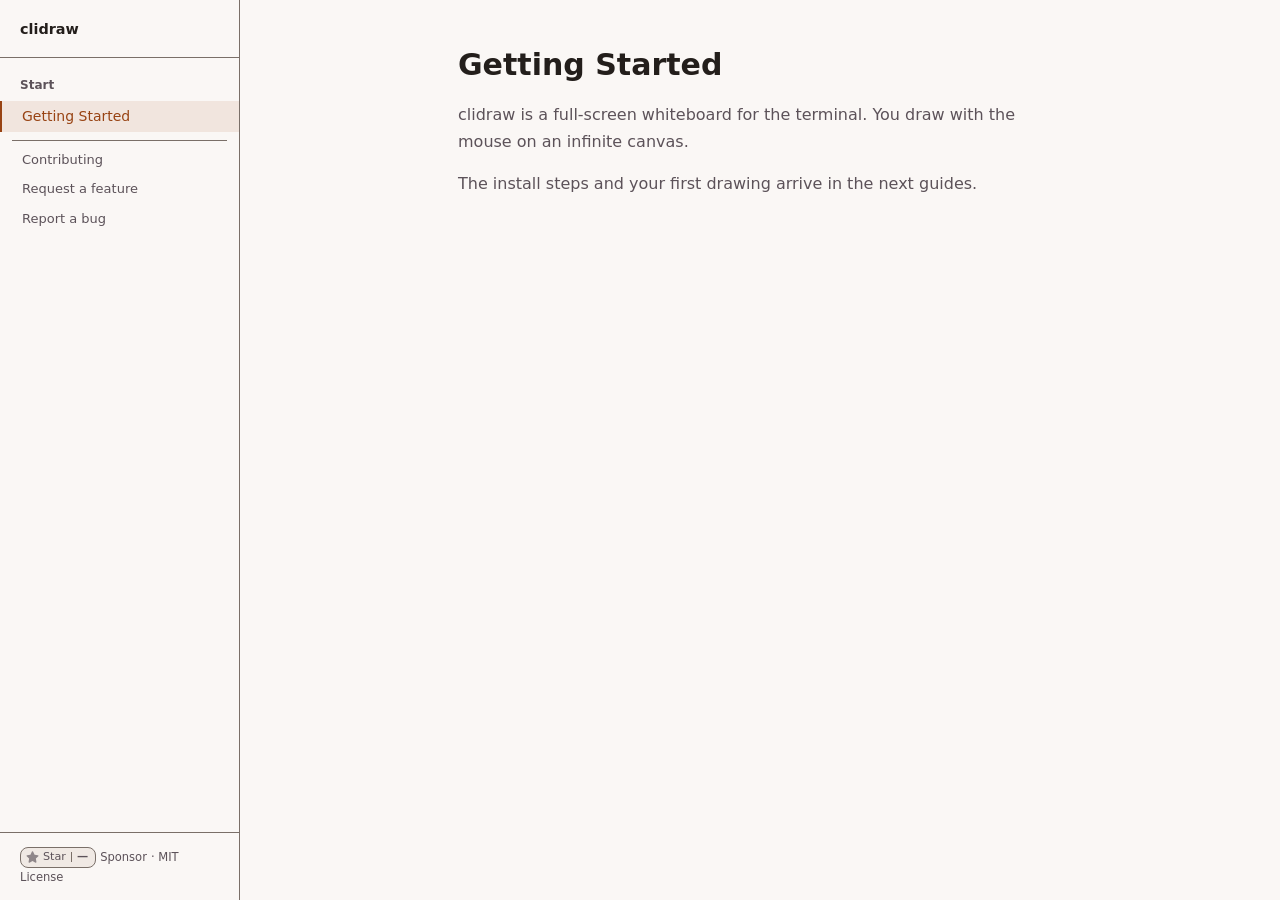
==== docs/wiki/index.html @ 7bf77cd1 "feat(docs): add GitHub Pages site skeleton at docs/wiki" ====
<!DOCTYPE html>
<html lang="en">
<head>
  <meta charset="UTF-8">
  <meta name="viewport" content="width=device-width, initial-scale=1.0">
  <title>Getting Started | clidraw</title>
  <meta name="description" content="Install clidraw and draw your first diagram in the terminal.">
  <link rel="canonical" href="https://clidraw.shrtcts.fr/">
  <meta property="og:type" content="website">
  <meta property="og:site_name" content="clidraw">
  <meta property="og:title" content="Getting Started | clidraw">
  <meta property="og:description" content="Install clidraw and draw your first diagram in the terminal.">
  <meta property="og:url" content="https://clidraw.shrtcts.fr/">
  <meta name="twitter:card" content="summary">
  <meta name="twitter:title" content="Getting Started | clidraw">
  <meta name="twitter:description" content="Install clidraw and draw your first diagram in the terminal.">
  <script type="application/ld+json">
  {
    "@context": "https://schema.org",
    "@type": "SoftwareApplication",
    "name": "clidraw",
    "operatingSystem": "Linux, macOS, Windows",
    "applicationCategory": "DeveloperApplication",
    "description": "Install clidraw and draw your first diagram in the terminal.",
    "url": "https://clidraw.shrtcts.fr/",
    "downloadUrl": "https://github.com/shortcuts/clidraw/releases",
    "offers": { "@type": "Offer", "price": "0", "priceCurrency": "USD" }
  }
  </script>
  <link rel="stylesheet" href="style.css">
</head>
<body>
<div class="layout">

  <main>
    <h1 id="getting-started">Getting Started</h1>
    <p>clidraw is a full-screen whiteboard for the terminal. You draw with the mouse on an infinite canvas.</p>

    <p>The install steps and your first drawing arrive in the next guides.</p>
  </main>

</div>
<script src="wiki-init.js"></script>
</body>
</html>
---- docs/wiki/style.css ----
:root {
  color-scheme:dark light;
  --bg:       #1E1E24;
  --surface:  #2D2D3A;
  --border:   #8A8490;
  --text:     #F7EBE8;
  --muted:    #B0A8B4;
  --accent:   #F79D5C;
  --accent-bg:color-mix(in srgb,var(--accent) 10%,transparent);
  --info:     #6EA8FE;
  --danger:   #EF4444;
  --mono: ui-monospace,"SF Mono",Menlo,Consolas,monospace;
  --sans: system-ui,-apple-system,"Segoe UI",Roboto,"Helvetica Neue",Arial,sans-serif;
  --nav-w: 240px;
  --r: 12px;
  --r-sm: 8px;
}

@media(prefers-color-scheme:light){
  :root{
    --bg:#FAF7F5;
    --surface:#F0E9E4;
    --border:#7A6F68;
    --text:#231E1B;
    --muted:#5C5259;
    --accent:#984313;
    --danger:#B3261E;
    --info:#1A56C4;
  }
}

*,*::before,*::after{box-sizing:border-box;margin:0;padding:0}
html{-webkit-text-size-adjust:100%;text-size-adjust:100%}
@media(prefers-reduced-motion:no-preference){html{scroll-behavior:smooth}}

::selection{background:var(--accent);color:var(--bg)}

body{
  font-family:var(--sans);
  font-size:16px;
  line-height:1.6;
  color:var(--text);
  background:var(--bg);
}

/* ── Layout ── */
.layout{
  display:grid;
  grid-template-columns:var(--nav-w) 1fr;
  min-height:100vh;
}

/* ── Sidebar ── */
.sidebar{
  position:sticky;
  top:0;
  height:100vh;
  overflow-y:auto;
  border-right:1px solid var(--border);
  display:flex;
  flex-direction:column;
}

.brand{
  display:flex;
  align-items:center;
  gap:10px;
  padding:20px 20px 18px;
  border-bottom:1px solid var(--border);
  text-decoration:none;
  color:var(--text);
  flex-shrink:0;
}

.brand img{border-radius:var(--r-sm);flex-shrink:0}

.brand-name{
  font-size:0.9rem;
  font-weight:600;
  color:var(--text);
  line-height:1.3;
}

nav{
  flex:1;
  display:flex;
  flex-direction:column;
  padding:12px 0;
}

nav a{
  font-size:0.875rem;
  font-weight:500;
  line-height:1.35;
  color:var(--muted);
  text-decoration:none;
  padding:6px 20px;
  border-left:2px solid transparent;
  transition:color 0.1s,background 0.1s,border-color 0.1s;
}

nav a:hover{color:var(--text);background:var(--accent-bg)}

nav a.active{
  color:var(--accent);
  border-left-color:var(--accent);
  background:var(--accent-bg);
  font-weight:500;
}

.sidebar-foot{
  padding:14px 20px;
  border-top:1px solid var(--border);
  font-size:0.72rem;
  color:var(--muted);
  flex-shrink:0;
}

.sidebar-foot a{color:var(--muted);text-decoration:none}
.sidebar-foot a:hover{color:var(--accent)}

/* ── Main ── */
main{
  max-width:700px;
  width:100%;
  margin:0 auto;
  padding:48px 48px 80px;
}

/* ── Type ── */
/* Descending scale: h1 2rem > h2 1.4rem > h3 1.1rem > h4 0.95rem > body 15px.
   h2 is plain text with a rule above it: orange is reserved for links and state. */
h1{
  font-size:1.875rem;
  font-weight:700;
  line-height:1.15;
  color:var(--text);
  margin:0 0 18px;
  text-wrap:balance;
}

h2{
  font-size:1.35rem;
  font-weight:600;
  line-height:1.25;
  color:var(--text);
  margin:56px 0 18px;
  padding-top:28px;
  border-top:1px solid var(--border);
  text-wrap:balance;
}

h2:first-child{margin-top:0;padding-top:0;border-top:none}

h3{
  font-size:1.1rem;
  font-weight:600;
  line-height:1.35;
  color:var(--text);
  margin:32px 0 8px;
  text-wrap:balance;
}

h3:first-child{margin-top:0}

h2 + h3{margin-top:0}

h4{
  font-size:0.95rem;
  font-weight:600;
  line-height:1.4;
  color:var(--text);
  margin:22px 0 6px;
}

h5{
  font-size:0.85rem;
  font-weight:600;
  color:var(--muted);
  margin:14px 0 4px;
}

h1,h2,h3{position:relative}

.heading-link{
  display:inline-flex;
  align-items:center;
  justify-content:center;
  margin-left:6px;
  padding:0;
  width:24px;
  height:24px;
  border:none;
  background:none;
  color:var(--muted);
  cursor:pointer;
  opacity:0;
  vertical-align:middle;
  transition:opacity 0.1s,color 0.1s,transform 0.1s;
}

h1:hover .heading-link,h2:hover .heading-link,h3:hover .heading-link,.heading-link:focus-visible{opacity:1}

.heading-link:hover{color:var(--accent)}

/* Touch has no hover: keep the copy-link control visible and finger-sized. */
@media(hover:none){
  .heading-link{opacity:0.7;width:36px;height:36px;margin-top:-8px;margin-bottom:-8px}
}

.heading-link:active{transform:scale(0.96)}

.heading-link.copied{opacity:1;color:var(--accent)}

p{
  color:var(--muted);
  line-height:1.72;
  margin-bottom:14px;
}

p:last-child{margin-bottom:0}

a{color:var(--accent);text-decoration:none}
a:hover{text-decoration:underline}

ul,ol{padding-left:18px;color:var(--muted)}
li{margin-bottom:6px;line-height:1.65}

strong{color:var(--text);font-weight:600}

code{
  font-family:var(--mono);
  font-size:0.82em;
  background:var(--surface);
  border:1px solid var(--border);
  padding:1px 5px;
  border-radius:var(--r-sm);
  color:var(--text);
}

pre{
  overflow-x:auto;
  margin:4px 0 32px;
  padding:12px 16px;
  background:var(--surface);
  border:1px solid var(--border);
  border-radius:var(--r);
}

pre code{
  background:none;
  border:none;
  padding:0;
}

blockquote{
  margin:4px 0 20px;
  padding:10px 16px;
  background:var(--surface);
  border:1px solid var(--border);
  border-left:3px solid var(--accent);
  border-radius:var(--r);
}

blockquote p, blockquote em{margin:0}

/* On This Page list (built by wiki-init.js); shown only where the sidebar outline is hidden (phones). */
.page-toc{
  display:none;
  flex-wrap:wrap;
  gap:6px 16px;
  margin:0 0 28px;
  padding:12px 16px;
  background:var(--surface);
  border:1px solid var(--border);
  border-radius:var(--r);
  font-size:0.84rem;
}

.page-toc-title{
  flex-basis:100%;
  font-size:0.8125rem;
  font-weight:700;
  color:var(--text);
}

@media(max-width:680px){
  .page-toc{display:flex;flex-direction:column;gap:2px}
  .page-toc a{padding:6px 0}
}

/* ── API reference endpoint cards ── */
.endpoint{
  min-width:0;
  margin:0 0 16px;
  padding:14px 16px;
  background:var(--surface);
  border:1px solid var(--border);
  border-radius:var(--r);
  scroll-margin-top:16px;
}
.endpoint > p{margin:8px 0 0;font-size:0.88rem;color:var(--muted);line-height:1.55}
.endpoint-head{display:flex;flex-wrap:wrap;align-items:center;gap:10px;margin:0;font-size:inherit}
.endpoint-path{
  font-family:var(--mono);
  font-size:0.9rem;
  font-weight:600;
  background:none;
  border:none;
  padding:0;
  overflow-wrap:anywhere;
}
.method{
  font-size:0.7rem;
  font-weight:700;
  letter-spacing:0.04em;
  padding:3px 8px;
  border-radius:var(--r-sm);
}
.method-get{background:color-mix(in srgb,var(--muted) 16%,transparent);color:var(--muted)}
.method-post{background:color-mix(in srgb,var(--accent) 16%,transparent);color:var(--accent)}
.method-put{background:color-mix(in srgb,var(--info) 16%,transparent);color:var(--info)}
.method-delete{background:color-mix(in srgb,var(--danger) 16%,transparent);color:var(--danger)}
.params{margin:12px 0 0;border-top:1px solid var(--border)}
.param{
  display:grid;
  grid-template-columns:minmax(0,15rem) minmax(0,1fr);
  gap:4px 16px;
  padding:8px 0;
  border-bottom:1px solid var(--border);
  font-size:0.84rem;
  color:var(--muted);
}
.param:last-child{border-bottom:none;padding-bottom:0}
.param dt code{overflow-wrap:anywhere}
.param dd{min-width:0;overflow-wrap:anywhere}
.param-type{font-family:var(--mono);font-size:0.76rem;color:var(--text)}
.param-flag{font-family:var(--mono);font-size:0.66rem;text-transform:uppercase;letter-spacing:0.06em;margin-right:6px}
.endpoint-returns{padding-top:8px;border-top:1px solid var(--border)}
.endpoint code{overflow-wrap:anywhere}
@media(max-width:680px){
  .param{grid-template-columns:minmax(0,1fr)}
}

/* ── Feature sections ── */
.shot img{
  display:block;
  width:100%;
  max-width:240px;
  margin:0 0 16px;
  border:1px solid var(--border);
  border-radius:var(--r);
}

/* Wide screens: the screenshot hangs in the right margin and stays in view while its section scrolls. */
@media(min-width:1280px){
  .has-shot{
    display:grid;
    grid-template-columns:minmax(0,1fr) 200px;
    column-gap:32px;
    margin-right:-232px;
  }
  .has-shot > *{grid-column:1}
  .has-shot > .shot{grid-column:2;grid-row:1 / span 100;margin-top:8px}
  .shot img{position:sticky;top:24px;margin:0}
}

.section-bullets{
  list-style:none;
  padding:0;
  margin-top:2px;
}

.section-bullets li{
  position:relative;
  padding-left:16px;
  margin-bottom:10px;
  font-size:0.875rem;
  color:var(--muted);
  line-height:1.62;
}

.section-bullets li::before{
  content:'—';
  position:absolute;
  left:0;
  color:var(--muted);
  font-size:0.8rem;
}

/* ── Card grid (index): text-first rows ── */
.card-grid{
  display:flex;
  flex-direction:column;
  margin:20px 0;
}

.card{
  border-bottom:1px solid var(--border);
  padding:12px 0;
  text-decoration:none;
  color:inherit;
  display:block;
}

.card:hover{text-decoration:none}
.card:hover h3{color:var(--accent)}

.card h3{
  font-size:0.95rem;
  font-weight:600;
  color:var(--text);
  margin:0 0 4px;
}

.card p{
  font-size:0.875rem;
  color:var(--muted);
  margin:0;
  line-height:1.5;
}

/* ── Quick start ── */
ol.quickstart{
  padding-left:20px;
}

ol.quickstart li{
  color:var(--muted);
  margin-bottom:10px;
  line-height:1.68;
  font-size:0.9rem;
}

/* ── Troubleshooting list ── */
ul.trouble{padding-left:18px}
ul.trouble li{
  color:var(--muted);
  margin-bottom:12px;
  line-height:1.65;
  font-size:0.9rem;
}

/* ── Step list (onboarding) ── */
.step-list{list-style:none;padding:0;counter-reset:steps}
.step-list li{
  display:flex;
  gap:16px;
  align-items:flex-start;
  margin-bottom:24px;
  counter-increment:steps;
}
.step-list li::before{
  content:counter(steps);
  font-size:0.72rem;
  font-weight:700;
  color:var(--bg);
  background:var(--accent);
  width:22px;
  height:22px;
  border-radius:50%;
  display:flex;
  align-items:center;
  justify-content:center;
  flex-shrink:0;
  margin-top:2px;
}
.step-list li>div>strong{
  display:block;
  font-size:0.9rem;
  font-weight:600;
  color:var(--text);
  margin-bottom:4px;
}
.step-list li>div>p{
  font-size:0.875rem;
  margin:0;
}

/* ── GitHub star button ── */
.gh-star{
  display:inline-flex;
  align-items:center;
  gap:4px;
  padding:3px 7px 3px 5px;
  border:1px solid var(--border);
  border-radius:var(--r-sm);
  background:var(--surface);
  color:var(--muted);
  text-decoration:none;
  font-family:var(--sans);
  font-size:0.70rem;
  line-height:1;
  transition:border-color 0.12s,color 0.12s,background 0.12s;
  white-space:nowrap;
  vertical-align:middle;
}
.gh-star:hover{
  border-color:var(--accent);
  color:var(--accent);
  background:var(--accent-bg);
  text-decoration:none;
}
.gh-star svg{flex-shrink:0;opacity:0.65;transition:opacity 0.12s}
.gh-star:hover svg{opacity:1}
.gh-star-sep{
  display:inline-block;
  width:1px;
  height:10px;
  background:var(--border);
  margin:0 1px;
}
.gh-star-count{font-weight:600}
.sidebar-foot-lic{margin-left:4px}

/* ── Nav extras ── */
.nav-outline{display:flex;flex-direction:column;margin:2px 0 6px 26px;border-left:1px solid var(--border)}
.nav-outline a{display:block;padding:4px 16px 4px 12px;margin-left:-1px;font-size:0.8125rem;font-weight:400;line-height:1.35;border-left:2px solid transparent}
.nav-outline a.nav-h3{font-size:0.75rem}
.nav-outline a.nav-h3{padding-left:28px;background:linear-gradient(var(--border),var(--border)) 14px 0/1px 100% no-repeat}
.nav-outline a.active{color:var(--accent);border-left-color:var(--accent)}
.nav-outline a.nav-h3.active{background:linear-gradient(var(--border),var(--border)) 14px 0/1px 100% no-repeat}
h2[id],h3[id]{scroll-margin-top:16px}
.nav-sep{
  display:block;
  height:1px;
  background:var(--border);
  margin:8px 12px 4px;
}
.nav-group{
  display:block;
  font-size:0.75rem;
  font-weight:600;
  color:var(--muted);
  padding:20px 20px 6px;
}
nav [role=group]:first-child > .nav-group{padding-top:6px}

nav a.nav-ext{font-size:0.8125rem;font-weight:400}

nav [role=group]{display:flex;flex-direction:column}

.skip-link{position:absolute;left:8px;top:-60px;z-index:10;padding:8px 12px;background:var(--accent);color:var(--bg);border-radius:var(--r)}
.skip-link:focus{top:8px}
.sr-only{position:absolute;width:1px;height:1px;overflow:hidden;clip:rect(0 0 0 0);white-space:nowrap}

.nav-toggle-btn{display:none}

/* ── Responsive ── */
@media(max-width:900px){
  :root{--nav-w:208px}
  main{max-width:600px;padding:40px 32px 72px}
}

@media(max-width:680px){
  .layout{grid-template-columns:minmax(0,1fr)}

  .sidebar{
    position:relative;
    height:auto;
    border-right:none;
    border-bottom:1px solid var(--border);
  }

  .brand{padding:14px 66px 12px 16px;min-height:60px}

  .nav-toggle-btn{
    display:flex;
    align-items:center;
    justify-content:center;
    position:absolute;
    right:14px;
    top:12px;
    width:36px;
    height:36px;
    background:none;
    border:1px solid var(--border);
    border-radius:var(--r-sm);
    cursor:pointer;
    color:var(--muted);
    transition:color 0.1s,border-color 0.1s,transform 0.1s;
  }

  .nav-toggle-btn:hover{color:var(--text);border-color:var(--accent)}
  .nav-toggle-btn:active{transform:scale(0.96)}

  nav{
    display:none;
    flex-direction:column;
    padding:8px 0 4px;
    border-top:1px solid var(--border);
  }

  nav.open{display:flex}

  nav a{
    padding:9px 20px;
    border-left:2px solid transparent;
    border-bottom:none;
    font-size:0.74rem;
  }

  nav a.active{
    border-left-color:var(--accent);
  }

  .nav-outline a{padding:7px 16px 7px 12px}
  .nav-outline a.nav-h3{padding-left:28px}

  .sidebar-foot{display:none}

  main{padding:28px 16px 56px;min-width:0;overflow-wrap:anywhere}

  h1{font-size:1.75rem}
  h2{font-size:1.25rem;margin-top:44px;padding-top:22px}
  h3{font-size:1.05rem}
  nav a{font-size:0.9375rem}
  .nav-outline a{font-size:0.875rem}
  .nav-outline a.nav-h3{font-size:0.8125rem}
  nav a.nav-ext{font-size:0.875rem}
  .nav-group{font-size:0.8125rem}

  .section-bullets li{font-size:0.92rem}

  pre{padding:10px 12px;font-size:0.85rem}
  .nav-toggle-btn{width:44px;height:44px;top:8px}

  #docsearch{padding:6px 10px;border-bottom:1px solid var(--border)}
  .DocSearch-Button{height:32px}
}

/* ── DocSearch theme ── */
:root{
  --docsearch-primary-color:var(--accent);
  --docsearch-text-color:var(--text);
  --docsearch-highlight-color:var(--accent);
  --docsearch-muted-color:var(--muted);
  --docsearch-container-background:color-mix(in srgb,var(--bg) 85%,transparent);
  --docsearch-modal-background:var(--surface);
  --docsearch-modal-shadow:none;
  --docsearch-searchbox-background:var(--bg);
  --docsearch-searchbox-focus-background:var(--bg);
  --docsearch-searchbox-shadow:inset 0 0 0 1px var(--accent);
  --docsearch-hit-color:var(--text);
  --docsearch-hit-active-color:var(--bg);
  --docsearch-hit-background:var(--bg);
  --docsearch-hit-shadow:none;
  --docsearch-key-gradient:none;
  --docsearch-key-shadow:none;
  --docsearch-footer-background:var(--surface);
  --docsearch-footer-shadow:none;
  --docsearch-logo-color:var(--muted);
}

#docsearch{
  padding:8px 12px;
  border-bottom:1px solid var(--border);
}

.DocSearch-Button{
  box-sizing:border-box !important;
  width:100% !important;
  margin:0 !important;
  padding:0 10px !important;
  border-radius:var(--r-sm) !important;
  background:var(--surface) !important;
  border:1px solid var(--border) !important;
  color:var(--muted) !important;
  height:30px !important;
  box-shadow:none !important;
}

.DocSearch-Button:hover{
  background:var(--accent-bg) !important;
  border-color:var(--accent) !important;
  box-shadow:none !important;
  color:var(--text) !important;
}

.DocSearch-Button .DocSearch-Search-Icon{
  color:var(--muted) !important;
  width:13px !important;
  height:13px !important;
  flex-shrink:0;
}

.DocSearch-Button-Placeholder{
  font-family:var(--sans) !important;
  font-size:0.72rem !important;
  color:var(--muted) !important;
  padding:0 6px !important;
}

.DocSearch-Button-Keys{
  display:flex;
  gap:2px;
}

.DocSearch-Button-Key{
  background:var(--bg) !important;
  border:1px solid var(--border) !important;
  border-radius:var(--r-sm) !important;
  color:var(--muted) !important;
  font-family:var(--sans) !important;
  font-size:0.60rem !important;
  height:16px !important;
  min-width:16px !important;
  padding:0 3px !important;
  box-shadow:none !important;
  top:0 !important;
}
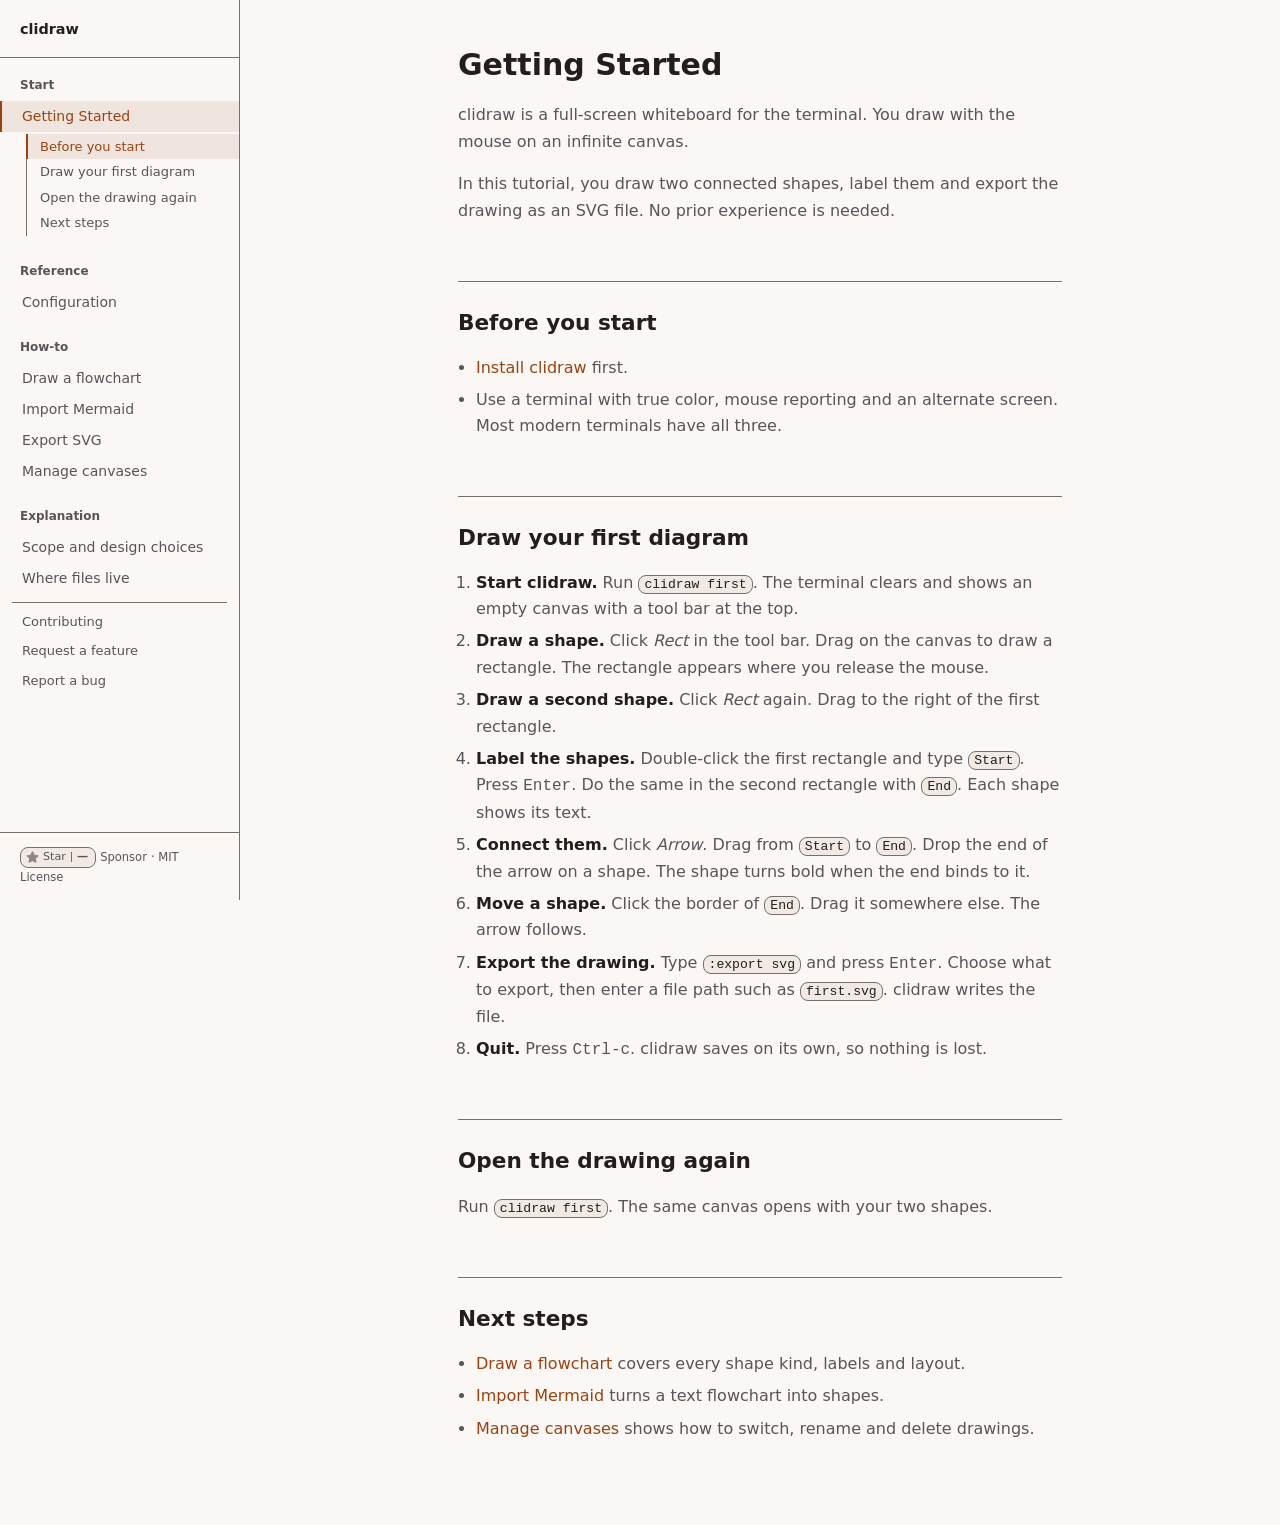
==== commit 97c41358: "docs(wiki): add tutorial, how-to and explanation pages" ====
--- a/docs/wiki/index.html
+++ b/docs/wiki/index.html
@@ -36,7 +36,35 @@
     <h1 id="getting-started">Getting Started</h1>
     <p>clidraw is a full-screen whiteboard for the terminal. You draw with the mouse on an infinite canvas.</p>
 
-    <p>The install steps and your first drawing arrive in the next guides.</p>
+    <p>In this tutorial, you draw two connected shapes, label them and export the drawing as an SVG file. No prior experience is needed.</p>
+
+    <h2 id="before-you-start">Before you start</h2>
+    <ul>
+      <li><a href="install.html">Install clidraw</a> first.</li>
+      <li>Use a terminal with true color, mouse reporting and an alternate screen. Most modern terminals have all three.</li>
+    </ul>
+
+    <h2 id="first-drawing">Draw your first diagram</h2>
+    <ol>
+      <li><strong>Start clidraw.</strong> Run <code>clidraw first</code>. The terminal clears and shows an empty canvas with a tool bar at the top.</li>
+      <li><strong>Draw a shape.</strong> Click <em>Rect</em> in the tool bar. Drag on the canvas to draw a rectangle. The rectangle appears where you release the mouse.</li>
+      <li><strong>Draw a second shape.</strong> Click <em>Rect</em> again. Drag to the right of the first rectangle.</li>
+      <li><strong>Label the shapes.</strong> Double-click the first rectangle and type <code>Start</code>. Press <kbd>Enter</kbd>. Do the same in the second rectangle with <code>End</code>. Each shape shows its text.</li>
+      <li><strong>Connect them.</strong> Click <em>Arrow</em>. Drag from <code>Start</code> to <code>End</code>. Drop the end of the arrow on a shape. The shape turns bold when the end binds to it.</li>
+      <li><strong>Move a shape.</strong> Click the border of <code>End</code>. Drag it somewhere else. The arrow follows.</li>
+      <li><strong>Export the drawing.</strong> Type <code>:export svg</code> and press <kbd>Enter</kbd>. Choose what to export, then enter a file path such as <code>first.svg</code>. clidraw writes the file.</li>
+      <li><strong>Quit.</strong> Press <kbd>Ctrl-c</kbd>. clidraw saves on its own, so nothing is lost.</li>
+    </ol>
+
+    <h2 id="reopen">Open the drawing again</h2>
+    <p>Run <code>clidraw first</code>. The same canvas opens with your two shapes.</p>
+
+    <h2 id="next-steps">Next steps</h2>
+    <ul>
+      <li><a href="draw-a-flowchart.html">Draw a flowchart</a> covers every shape kind, labels and layout.</li>
+      <li><a href="import-mermaid.html">Import Mermaid</a> turns a text flowchart into shapes.</li>
+      <li><a href="manage-canvases.html">Manage canvases</a> shows how to switch, rename and delete drawings.</li>
+    </ul>
   </main>
 
 </div>
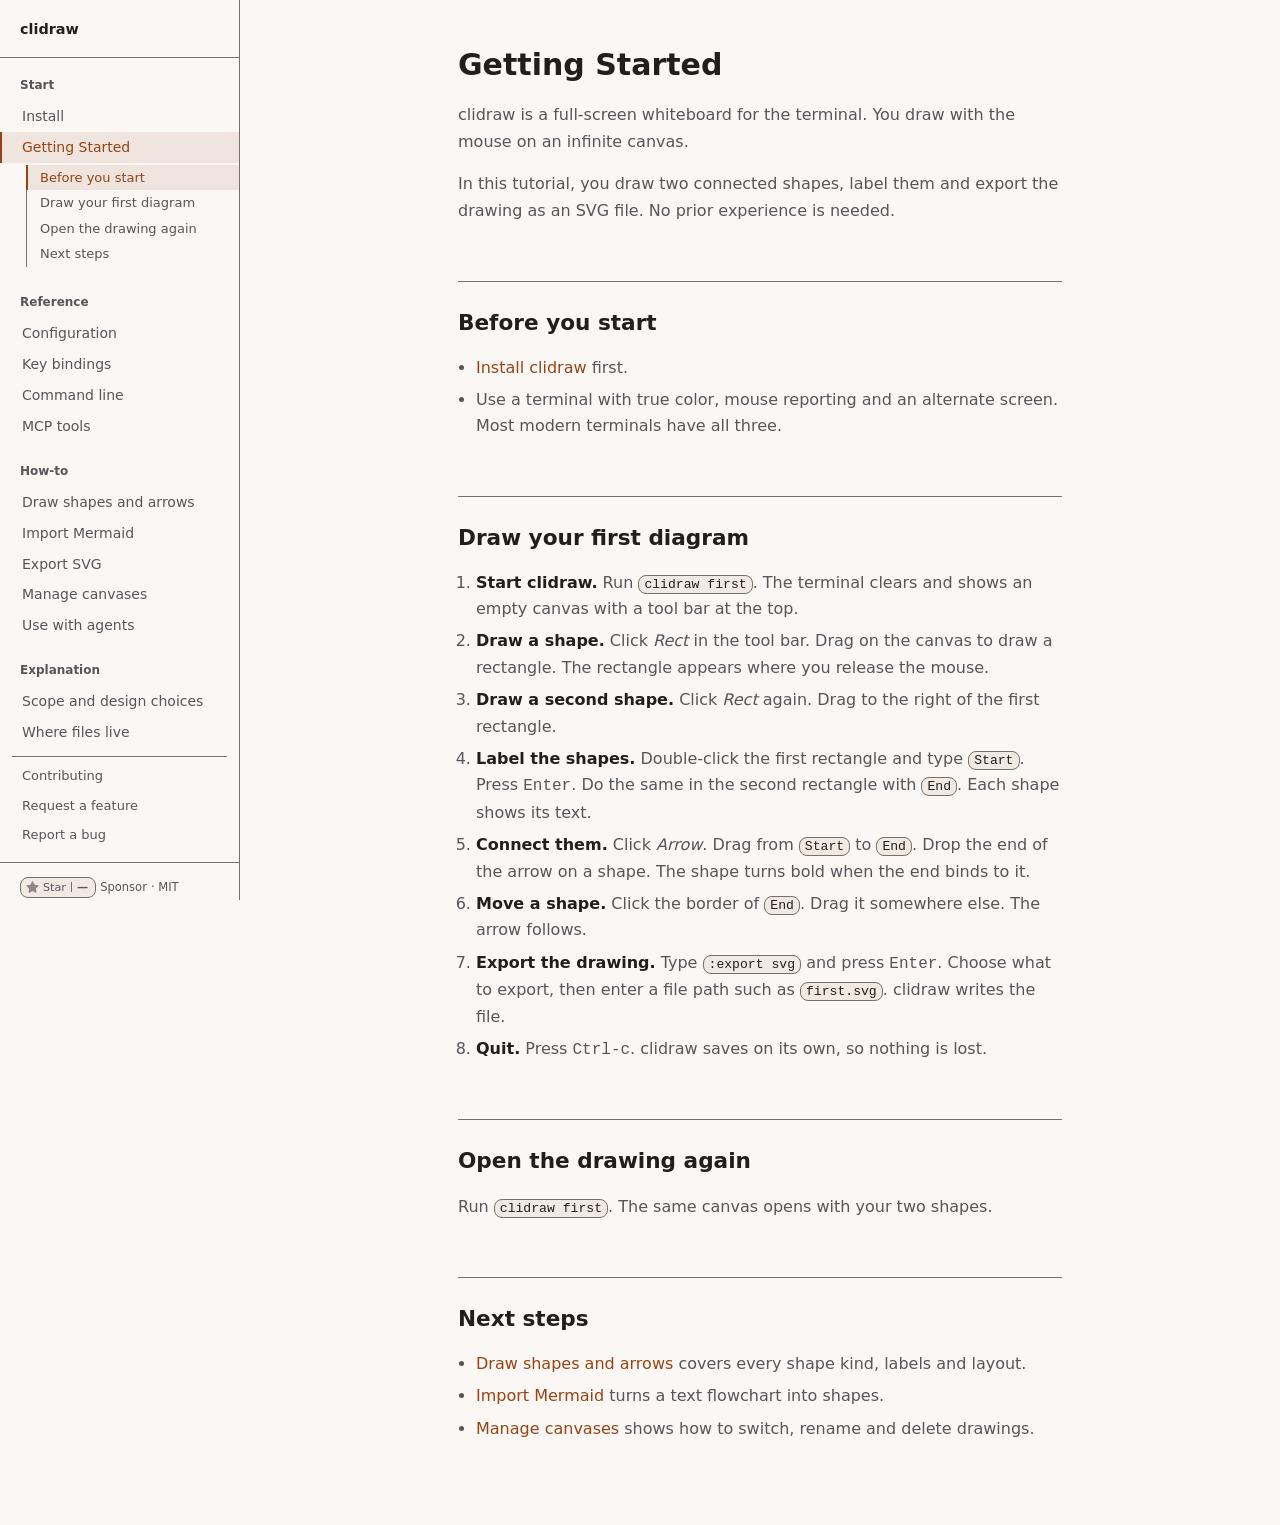
==== commit 36f5d215: "docs(wiki): rename flowchart guide to a neutral slug" ====
--- a/docs/wiki/index.html
+++ b/docs/wiki/index.html
@@ -61,7 +61,7 @@
 
     <h2 id="next-steps">Next steps</h2>
     <ul>
-      <li><a href="draw-a-flowchart.html">Draw a flowchart</a> covers every shape kind, labels and layout.</li>
+      <li><a href="draw-shapes-and-arrows.html">Draw shapes and arrows</a> covers every shape kind, labels and layout.</li>
       <li><a href="import-mermaid.html">Import Mermaid</a> turns a text flowchart into shapes.</li>
       <li><a href="manage-canvases.html">Manage canvases</a> shows how to switch, rename and delete drawings.</li>
     </ul>
--- a/docs/wiki/style.css
+++ b/docs/wiki/style.css
@@ -709,3 +709,26 @@
   box-shadow:none !important;
   top:0 !important;
 }
+
+/* ── Share viewer ── */
+main.viewer{max-width:none}
+.viewer button{
+  font:inherit;
+  color:var(--text);
+  background:var(--surface);
+  border:1px solid var(--border);
+  border-radius:var(--r-sm);
+  padding:6px 12px;
+  margin-right:8px;
+  cursor:pointer;
+}
+.viewer button:disabled{opacity:.5;cursor:default}
+#error{color:var(--danger)}
+#diagram{
+  --pele-line:var(--muted);
+  height:70vh;
+  overflow:hidden;
+  border:1px solid var(--border);
+  border-radius:var(--r);
+}
+#diagram:empty{display:none}
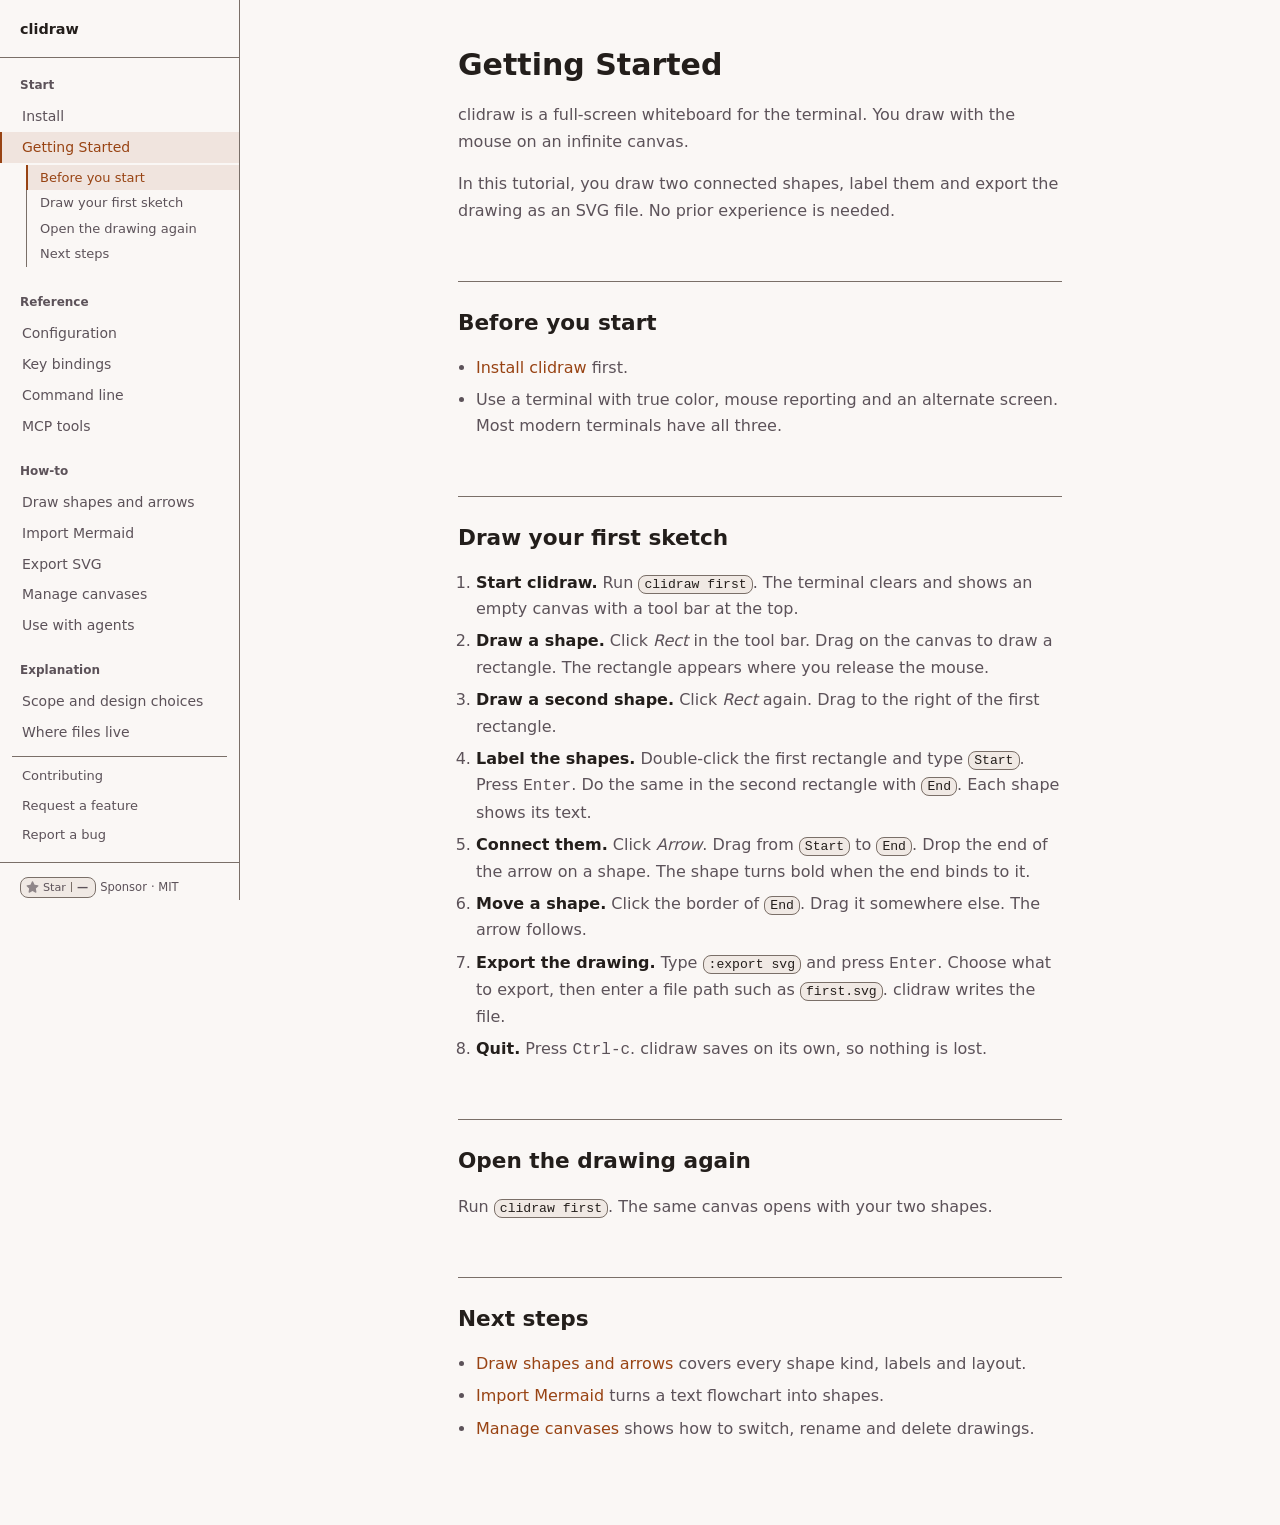
==== commit 6cc848fa: "docs: describe clidraw as a whiteboard, not a diagram editor" ====
--- a/docs/wiki/index.html
+++ b/docs/wiki/index.html
@@ -4,16 +4,16 @@
   <meta charset="UTF-8">
   <meta name="viewport" content="width=device-width, initial-scale=1.0">
   <title>Getting Started | clidraw</title>
-  <meta name="description" content="Install clidraw and draw your first diagram in the terminal.">
+  <meta name="description" content="Install clidraw and draw your first sketch in the terminal.">
   <link rel="canonical" href="https://clidraw.shrtcts.fr/">
   <meta property="og:type" content="website">
   <meta property="og:site_name" content="clidraw">
   <meta property="og:title" content="Getting Started | clidraw">
-  <meta property="og:description" content="Install clidraw and draw your first diagram in the terminal.">
+  <meta property="og:description" content="Install clidraw and draw your first sketch in the terminal.">
   <meta property="og:url" content="https://clidraw.shrtcts.fr/">
   <meta name="twitter:card" content="summary">
   <meta name="twitter:title" content="Getting Started | clidraw">
-  <meta name="twitter:description" content="Install clidraw and draw your first diagram in the terminal.">
+  <meta name="twitter:description" content="Install clidraw and draw your first sketch in the terminal.">
   <script type="application/ld+json">
   {
     "@context": "https://schema.org",
@@ -21,7 +21,7 @@
     "name": "clidraw",
     "operatingSystem": "Linux, macOS, Windows",
     "applicationCategory": "DeveloperApplication",
-    "description": "Install clidraw and draw your first diagram in the terminal.",
+    "description": "Install clidraw and draw your first sketch in the terminal.",
     "url": "https://clidraw.shrtcts.fr/",
     "downloadUrl": "https://github.com/shortcuts/clidraw/releases",
     "offers": { "@type": "Offer", "price": "0", "priceCurrency": "USD" }
@@ -44,7 +44,7 @@
       <li>Use a terminal with true color, mouse reporting and an alternate screen. Most modern terminals have all three.</li>
     </ul>
 
-    <h2 id="first-drawing">Draw your first diagram</h2>
+    <h2 id="first-drawing">Draw your first sketch</h2>
     <ol>
       <li><strong>Start clidraw.</strong> Run <code>clidraw first</code>. The terminal clears and shows an empty canvas with a tool bar at the top.</li>
       <li><strong>Draw a shape.</strong> Click <em>Rect</em> in the tool bar. Drag on the canvas to draw a rectangle. The rectangle appears where you release the mouse.</li>
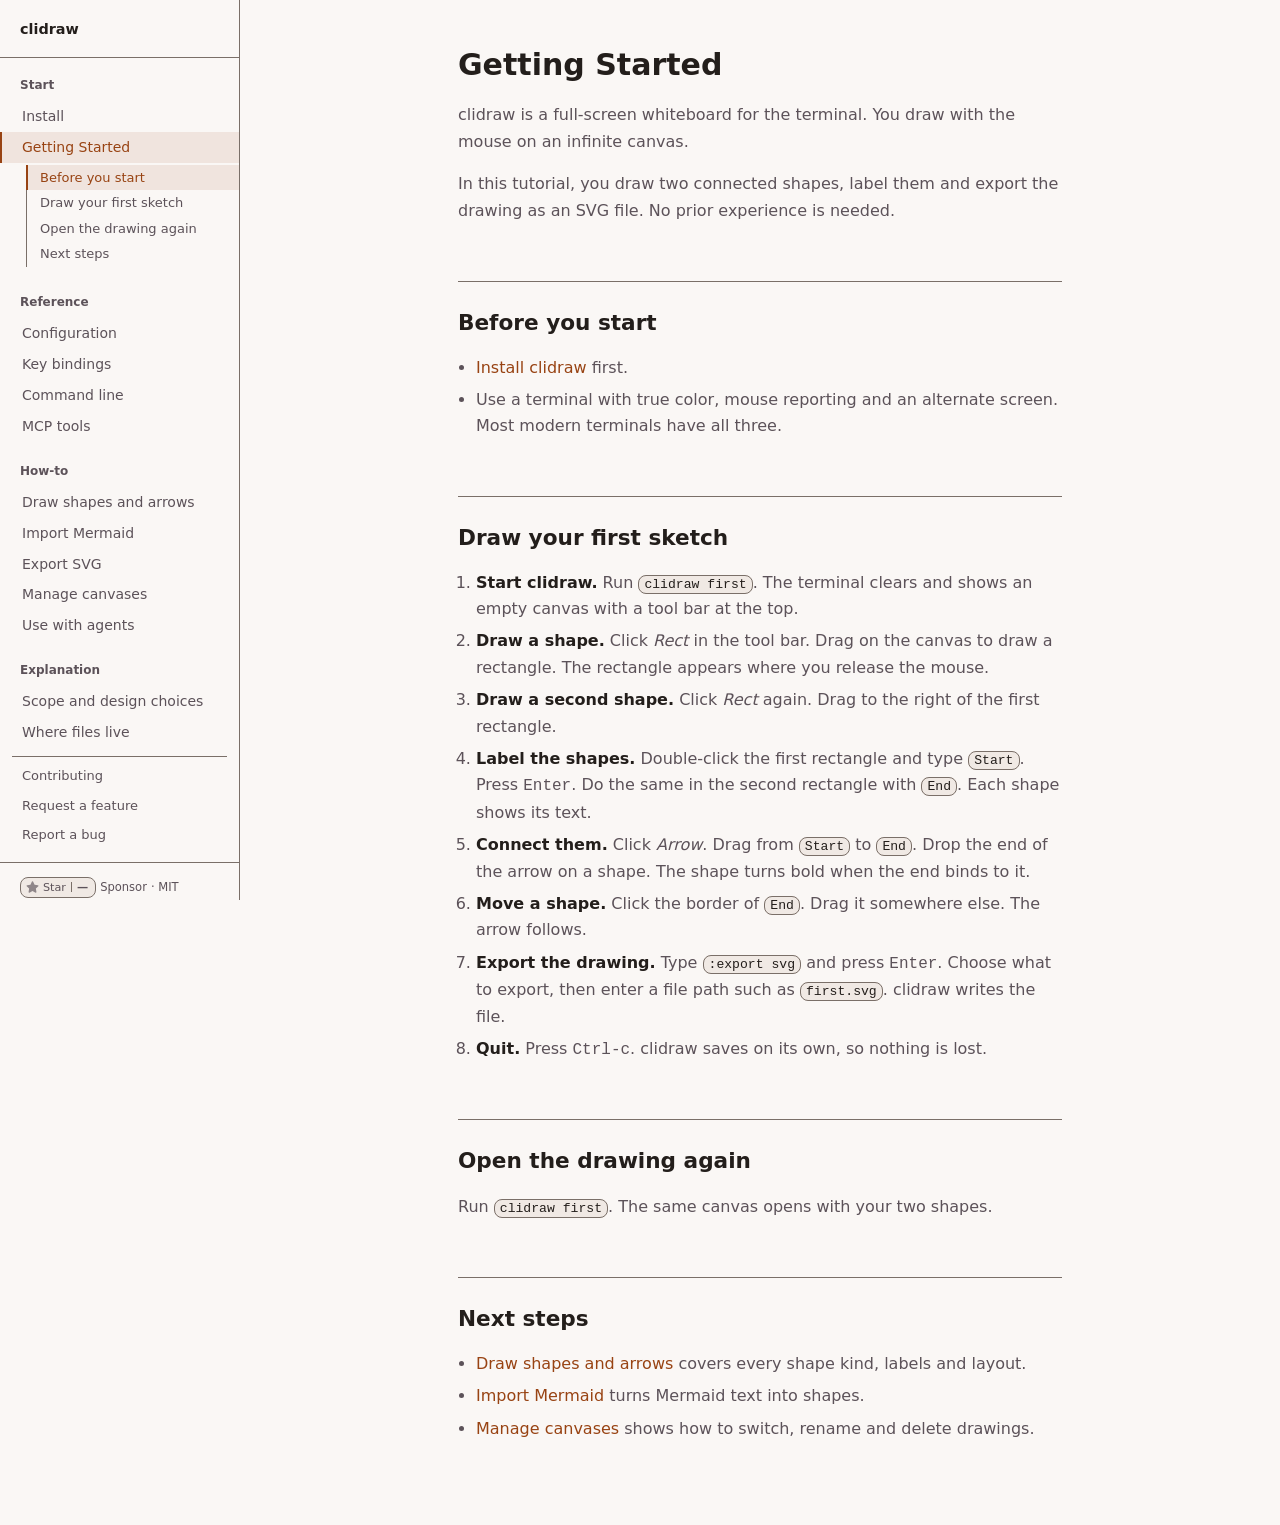
==== commit bc36890a: "feat(import): read Mermaid stateDiagram-v2" ====
--- a/docs/wiki/index.html
+++ b/docs/wiki/index.html
@@ -62,7 +62,7 @@
     <h2 id="next-steps">Next steps</h2>
     <ul>
       <li><a href="draw-shapes-and-arrows.html">Draw shapes and arrows</a> covers every shape kind, labels and layout.</li>
-      <li><a href="import-mermaid.html">Import Mermaid</a> turns a text flowchart into shapes.</li>
+      <li><a href="import-mermaid.html">Import Mermaid</a> turns Mermaid text into shapes.</li>
       <li><a href="manage-canvases.html">Manage canvases</a> shows how to switch, rename and delete drawings.</li>
     </ul>
   </main>
